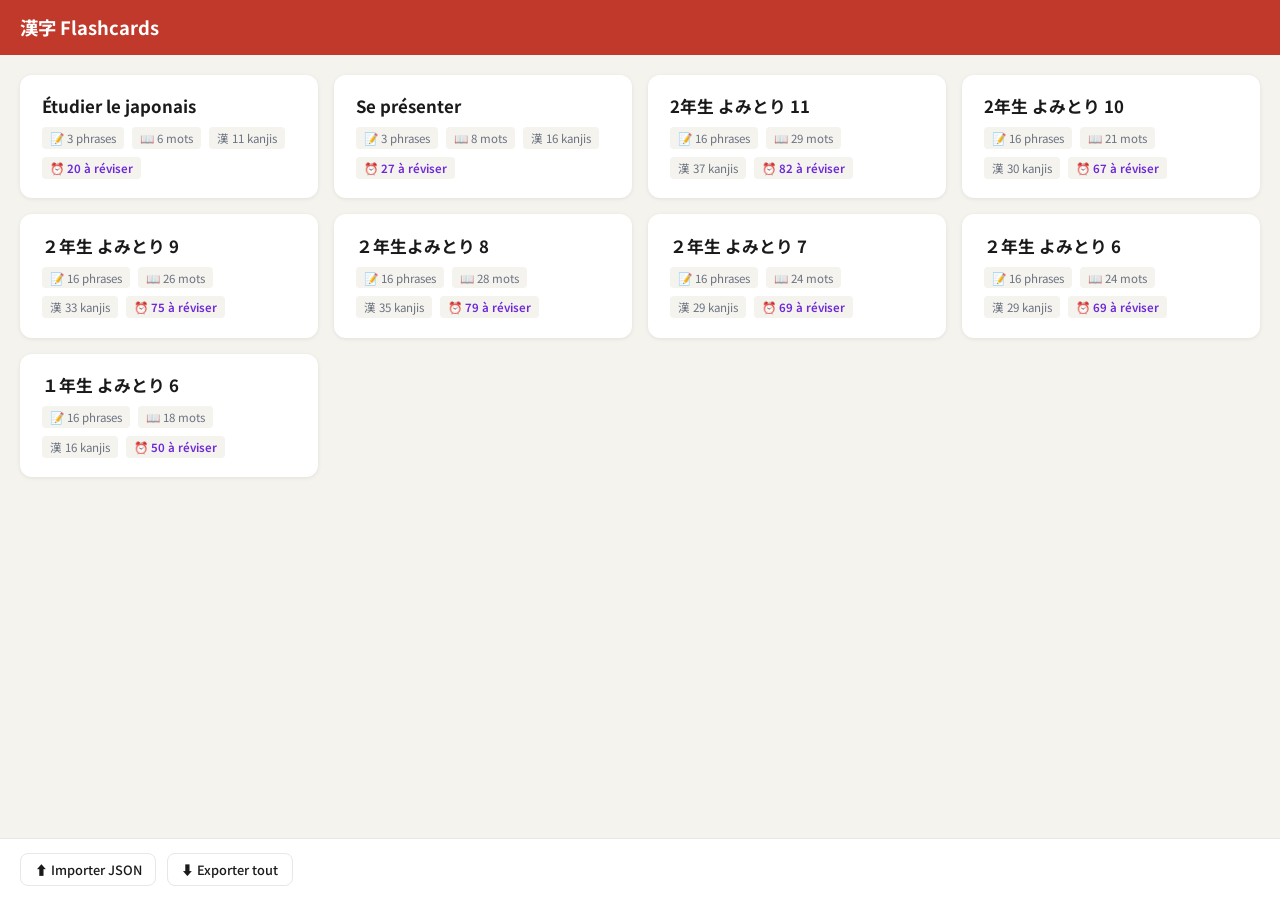
==== index.html @ 84412aa3 "first commit" ====
<!DOCTYPE html>
<html lang="fr">
<head>
  <meta charset="UTF-8">
  <meta name="viewport" content="width=device-width, initial-scale=1.0">
  <title>Kanji Flashcards</title>

  <!-- Fonts -->
  <link rel="preconnect" href="https://fonts.googleapis.com">
  <link rel="preconnect" href="https://fonts.gstatic.com" crossorigin>
  <link href="https://fonts.googleapis.com/css2?family=Noto+Sans+JP:wght@400;500;700&display=swap" rel="stylesheet">

  <!-- wana-kana : romaji → hiragana conversion (local, no external dependency) -->
  <script src="libs/wanakana.min.js"></script>

  <link rel="stylesheet" href="style.css">
</head>
<body>
<div id="app">

  <!-- ======================================================
       VIEW : HOME
       ====================================================== -->
  <div id="view-home" class="view">
    <div class="app-header">
      <h1>漢字 Flashcards</h1>
    </div>
    <div class="home-body">
      <div id="collections-grid" class="collections-grid"></div>
    </div>
    <div class="home-bar">
      <button class="btn btn-ghost btn-sm" id="btn-import">⬆ Importer JSON</button>
      <button class="btn btn-ghost btn-sm" id="btn-export-all">⬇ Exporter tout</button>
      <input type="file" id="file-import" accept=".json">
    </div>
  </div>

  <!-- ======================================================
       VIEW : COLLECTION DETAIL
       ====================================================== -->
  <div id="view-collection" class="view">
    <div class="app-header">
      <button class="back-btn" id="coll-back-btn">← Retour</button>
      <h1 id="coll-name"></h1>
    </div>
    <div class="coll-body">
      <div class="coll-info-card">
        <div id="srs-status" class="srs-status"></div>
        <div class="mode-btns">
          <button class="btn btn-primary" id="btn-drill">▶ Drill</button>
          <button class="btn btn-srs"     id="btn-srs">⏰ SRS</button>
        </div>
        <button class="btn btn-ghost btn-sm" id="btn-export-coll">⬇ Exporter cette collection</button>
      </div>
      <div id="coll-preview"></div>
    </div>
  </div>

  <!-- ======================================================
       VIEW : SESSION (quiz)
       ====================================================== -->
  <div id="view-session" class="view">
    <div class="session-header">
      <div class="session-top">
        <button class="back-btn" id="session-back-btn">✕</button>
        <div id="phase-label" class="phase-label"></div>
        <div id="phase-dots" class="phase-dots"></div>
      </div>
      <div class="progress-bar">
        <div id="progress-fill" class="progress-fill" style="width:0%"></div>
      </div>
      <div id="progress-text" class="progress-text"></div>
    </div>

    <div class="card-area">
      <div id="card-type-badge" class="card-type-badge"></div>
      <div id="card-display"    class="card-display size-xl"></div>
      <div id="card-context"    class="card-context"></div>
      <div id="card-translation" class="card-translation"></div>
    </div>

    <div class="input-area">
      <input
        type="text" id="answer-input"
        autocomplete="off" autocorrect="off" autocapitalize="off" spellcheck="false"
        placeholder="Hiragana ou romaji…"
      >
      <button class="btn btn-primary" id="submit-btn">Valider</button>
    </div>

    <div id="answer-feedback" class="answer-feedback hidden"></div>

    <div id="srs-quality-bar" class="srs-quality-bar">
      <span class="label">Difficulté :</span>
      <!-- buttons injected by JS -->
    </div>
  </div>

  <!-- ======================================================
       VIEW : RESULTS
       ====================================================== -->
  <div id="view-results" class="view">
    <div class="app-header">
      <h1>Résultats</h1>
    </div>
    <div class="results-body">
      <div id="results-title"    class="results-title"></div>
      <div id="results-subtitle" class="results-subtitle"></div>
      <div id="results-breakdown"></div>
    </div>
    <div class="results-actions">
      <button class="btn btn-primary"  id="btn-restart">Rejouer</button>
      <button class="btn btn-ghost"    id="btn-results-home">Accueil</button>
    </div>
  </div>

</div><!-- #app -->

<script src="data.js"></script>
<script src="app.js"></script>
</body>
</html>
---- style.css ----
/* ============================================================
   RESET & VARIABLES
   ============================================================ */
*, *::before, *::after { box-sizing: border-box; margin: 0; padding: 0; }

:root {
  --red:       #c0392b;
  --red-dark:  #96281b;
  --blue:      #2c5f8a;
  --purple:    #6d28d9;
  --green:     #16a34a;
  --error:     #dc2626;
  --bg:        #f4f3ee;
  --surface:   #ffffff;
  --text:      #1a1a1a;
  --muted:     #6b7280;
  --border:    #e5e7eb;
  --radius:    12px;
  --shadow-sm: 0 1px 4px rgba(0,0,0,.08);
  --shadow-md: 0 4px 14px rgba(0,0,0,.10);
}

body {
  font-family: 'Noto Sans JP', system-ui, sans-serif;
  background: var(--bg);
  color: var(--text);
  min-height: 100vh;
  font-size: 15px;
}

/* ============================================================
   VIEWS (single-page routing)
   ============================================================ */
.view { display: none; min-height: 100vh; flex-direction: column; }
.view.active { display: flex; }

/* ============================================================
   SHARED HEADER
   ============================================================ */
.app-header {
  background: var(--red);
  color: #fff;
  padding: .9rem 1.25rem;
  display: flex;
  align-items: center;
  gap: .75rem;
  flex-shrink: 0;
}
.app-header h1 { font-size: 1.15rem; font-weight: 700; }

.back-btn {
  background: none;
  border: none;
  color: #fff;
  font-size: 1rem;
  cursor: pointer;
  padding: .25rem .5rem;
  border-radius: 6px;
  white-space: nowrap;
  transition: background .15s;
}
.back-btn:hover { background: rgba(255,255,255,.2); }

/* ============================================================
   BUTTONS
   ============================================================ */
.btn {
  display: inline-flex;
  align-items: center;
  justify-content: center;
  gap: .4rem;
  padding: .6rem 1.2rem;
  border-radius: 8px;
  border: none;
  cursor: pointer;
  font-size: .9rem;
  font-family: inherit;
  font-weight: 500;
  transition: opacity .15s, transform .1s;
}
.btn:active { transform: scale(.97); }

.btn-primary  { background: var(--red);    color: #fff; }
.btn-primary:hover  { background: var(--red-dark); }
.btn-blue     { background: var(--blue);   color: #fff; }
.btn-blue:hover { opacity: .88; }
.btn-srs      { background: var(--purple); color: #fff; }
.btn-srs:hover  { opacity: .88; }
.btn-ghost {
  background: var(--surface);
  color: var(--text);
  border: 1.5px solid var(--border);
}
.btn-ghost:hover { background: var(--bg); }
.btn-sm { padding: .4rem .85rem; font-size: .8rem; }

/* ============================================================
   HOME — Collections grid
   ============================================================ */
.home-body {
  flex: 1;
  padding: 1.25rem;
  overflow-y: auto;
}

.collections-grid {
  display: grid;
  grid-template-columns: repeat(auto-fill, minmax(270px, 1fr));
  gap: 1rem;
}

.coll-card {
  background: var(--surface);
  border-radius: var(--radius);
  padding: 1.1rem 1.25rem;
  cursor: pointer;
  box-shadow: var(--shadow-sm);
  border: 2px solid transparent;
  transition: border-color .15s, box-shadow .15s;
}
.coll-card:hover {
  border-color: var(--red);
  box-shadow: var(--shadow-md);
}
.coll-card h2 { font-size: 1.05rem; margin-bottom: .55rem; }

.coll-badges { display: flex; gap: .5rem; flex-wrap: wrap; }
.badge {
  font-size: .72rem;
  padding: .18rem .5rem;
  border-radius: 4px;
  background: var(--bg);
  color: var(--muted);
}
.badge-due { color: var(--purple); font-weight: 600; }

/* ============================================================
   HOME — Bottom bar
   ============================================================ */
.home-bar {
  display: flex;
  gap: .65rem;
  padding: .85rem 1.25rem;
  background: var(--surface);
  border-top: 1px solid var(--border);
  flex-shrink: 0;
}

/* ============================================================
   COLLECTION VIEW
   ============================================================ */
.coll-body {
  flex: 1;
  padding: 1.25rem;
  overflow-y: auto;
}

.coll-info-card {
  background: var(--surface);
  border-radius: var(--radius);
  padding: 1.1rem 1.25rem;
  box-shadow: var(--shadow-sm);
  margin-bottom: 1rem;
}

.srs-status {
  font-size: .82rem;
  color: var(--muted);
  margin-bottom: .85rem;
}
.due-count { color: var(--purple); font-weight: 600; }

.mode-btns { display: flex; gap: .65rem; margin-bottom: .75rem; }
.mode-btns .btn { flex: 1; font-size: .95rem; padding: .75rem; }

/* ============================================================
   COLLECTION — Preview list
   ============================================================ */
.preview-section { margin-top: 1.25rem; }
.preview-section h3 {
  font-size: .8rem;
  color: var(--muted);
  text-transform: uppercase;
  letter-spacing: .05em;
  margin-bottom: .5rem;
}

.preview-row {
  background: var(--surface);
  border-radius: 8px;
  padding: .65rem .9rem;
  margin-bottom: .4rem;
  display: flex;
  justify-content: space-between;
  align-items: center;
  box-shadow: var(--shadow-sm);
  gap: .5rem;
}
.preview-row .jp        { font-size: 1.05rem; font-weight: 500; }
.preview-row .reading   { font-size: .78rem; color: var(--muted); margin-top: .1rem; }
.preview-row .trans     { font-size: .78rem; color: var(--muted); text-align: right; max-width: 45%; }

/* ============================================================
   SESSION — Header
   ============================================================ */
#view-session { background: var(--bg); }

.session-header {
  background: var(--red);
  color: #fff;
  padding: .85rem 1.25rem .75rem;
  flex-shrink: 0;
}
.session-top {
  display: flex;
  align-items: center;
  justify-content: space-between;
  margin-bottom: .5rem;
}
.phase-label {
  font-size: .82rem;
  opacity: .9;
  font-weight: 500;
  flex: 1;
  text-align: center;
}
.phase-dots { display: flex; gap: .4rem; }
.phase-dot {
  width: 7px; height: 7px;
  border-radius: 50%;
  background: rgba(255,255,255,.3);
  transition: background .2s;
}
.phase-dot.active { background: #fff; }
.phase-dot.done   { background: rgba(255,255,255,.55); }

.progress-bar {
  height: 4px;
  background: rgba(255,255,255,.25);
  border-radius: 2px;
  overflow: hidden;
}
.progress-fill {
  height: 100%;
  background: #fff;
  border-radius: 2px;
  transition: width .3s ease;
}
.progress-text {
  font-size: .75rem;
  opacity: .8;
  text-align: right;
  margin-top: .3rem;
}

/* ============================================================
   SESSION — Card area
   ============================================================ */
.card-area {
  flex: 1;
  display: flex;
  flex-direction: column;
  align-items: center;
  justify-content: center;
  padding: 1.75rem 1.5rem;
  text-align: center;
  overflow-y: auto;
}

.card-type-badge {
  font-size: .72rem;
  font-weight: 700;
  text-transform: uppercase;
  letter-spacing: .07em;
  padding: .28rem .75rem;
  border-radius: 20px;
  margin-bottom: 1rem;
}
.badge-sentence { background: #fef3c7; color: #92400e; }
.badge-word     { background: #dbeafe; color: #1e40af; }
.badge-kanji    { background: #fce7f3; color: #9d174d; }

.card-display {
  font-weight: 700;
  line-height: 1.25;
  margin-bottom: .6rem;
  /* size set dynamically via JS class */
}
.card-display.size-xl  { font-size: 5rem; }
.card-display.size-lg  { font-size: 3.25rem; }
.card-display.size-md  { font-size: 2rem; }
.card-display.size-sm  { font-size: 1.35rem; }

.card-context {
  font-size: .95rem;
  color: var(--muted);
  margin-bottom: .5rem;
}
.card-translation {
  font-size: .88rem;
  color: var(--muted);
  max-width: 360px;
  line-height: 1.4;
}

/* ============================================================
   SESSION — Input / Feedback
   ============================================================ */
.input-area {
  display: flex;
  gap: .6rem;
  padding: .9rem 1.25rem;
  background: var(--surface);
  border-top: 1px solid var(--border);
  flex-shrink: 0;
}

#answer-input {
  flex: 1;
  padding: .65rem 1rem;
  border: 2px solid var(--border);
  border-radius: 10px;
  font-size: 1.15rem;
  font-family: inherit;
  outline: none;
  transition: border-color .15s, background .15s;
  background: var(--bg);
}
#answer-input::placeholder { color: #bbb; }
#answer-input:focus        { border-color: var(--red); background: #fff; }
#answer-input.correct      { border-color: var(--green); background: #f0fdf4; }
#answer-input.correct:focus { border-color: var(--green); background: #f0fdf4; }
#answer-input.wrong        { border-color: var(--error);  background: #fef2f2; }
#answer-input.wrong:focus  { border-color: var(--error);  background: #fef2f2; }
#answer-input[readonly]    { cursor: default; }

.answer-feedback {
  display: flex;
  align-items: flex-start;
  gap: .75rem;
  padding: .85rem 1.25rem;
  background: var(--surface);
  border-top: 1px solid var(--border);
  flex-shrink: 0;
  flex-wrap: wrap;
}
.answer-feedback.hidden { display: none; }

.feedback-icon { font-size: 1.4rem; line-height: 1; margin-top: .1rem; }

.feedback-body { flex: 1; min-width: 0; }
.feedback-label { font-size: .75rem; color: var(--muted); margin-bottom: .15rem; }
.feedback-value { font-size: 1.1rem; font-weight: 600; }
.feedback-value.ok    { color: var(--green); }
.feedback-value.fail  { color: var(--error); }
.feedback-typed { font-size: .8rem; color: var(--muted); margin-top: .2rem; }
.feedback-all   { font-size: .8rem; color: var(--muted); margin-top: .15rem; }

.srs-quality-bar {
  display: none;
  align-items: center;
  gap: .45rem;
  padding: .7rem 1.25rem;
  background: var(--surface);
  border-top: 1px solid var(--border);
  flex-shrink: 0;
  flex-wrap: wrap;
}
.srs-quality-bar.visible { display: flex; }
.srs-quality-bar .label { font-size: .78rem; color: var(--muted); margin-right: .1rem; }
.srs-quality-bar .btn { flex: 1; min-width: 70px; font-size: .78rem; padding: .4rem .5rem; }

/* ============================================================
   RESULTS VIEW
   ============================================================ */
.results-body {
  flex: 1;
  padding: 2rem 1.25rem 1.25rem;
  max-width: 480px;
  width: 100%;
  margin: 0 auto;
}

.results-title    { font-size: 1.75rem; font-weight: 700; text-align: center; margin-bottom: .3rem; }
.results-subtitle { font-size: 1rem; color: var(--muted); text-align: center; margin-bottom: 1.75rem; }

.results-phase {
  background: var(--surface);
  border-radius: var(--radius);
  padding: 1rem 1.1rem;
  margin-bottom: .75rem;
  box-shadow: var(--shadow-sm);
}
.results-phase h3 { font-size: .82rem; color: var(--muted); margin-bottom: .6rem; text-transform: uppercase; letter-spacing: .04em; }

.score-row { display: flex; align-items: center; gap: .75rem; }
.score-bar {
  flex: 1;
  height: 8px;
  background: var(--border);
  border-radius: 4px;
  overflow: hidden;
}
.score-fill { height: 100%; background: var(--green); border-radius: 4px; transition: width .4s ease; }
.score-text { font-size: .85rem; color: var(--muted); min-width: 2.75rem; text-align: right; font-weight: 600; }

.results-actions {
  display: flex;
  gap: .65rem;
  padding: .75rem 1.25rem 1.25rem;
  justify-content: center;
  flex-shrink: 0;
}
.results-actions .btn { flex: 1; max-width: 190px; padding: .75rem; font-size: .95rem; }

/* ============================================================
   TOAST
   ============================================================ */
.toast {
  position: fixed;
  bottom: 90px;
  left: 50%;
  transform: translateX(-50%) translateY(12px);
  background: rgba(26,26,26,.88);
  color: #fff;
  padding: .65rem 1.4rem;
  border-radius: 24px;
  font-size: .88rem;
  opacity: 0;
  pointer-events: none;
  z-index: 200;
  transition: opacity .25s, transform .25s;
  white-space: nowrap;
}
.toast.show {
  opacity: 1;
  transform: translateX(-50%) translateY(0);
}

/* ============================================================
   EMPTY STATE
   ============================================================ */
.empty-state {
  text-align: center;
  padding: 3rem 1.5rem;
  color: var(--muted);
  grid-column: 1/-1;
}
.empty-state .icon { font-size: 2.5rem; margin-bottom: .75rem; }

/* ============================================================
   UTILITY
   ============================================================ */
.hidden { display: none !important; }

#file-import { display: none; }

@media (max-width: 480px) {
  .card-display.size-xl { font-size: 4rem; }
  .card-display.size-lg { font-size: 2.5rem; }
  .collections-grid { grid-template-columns: 1fr; }
  .mode-btns .btn { font-size: .85rem; }
}
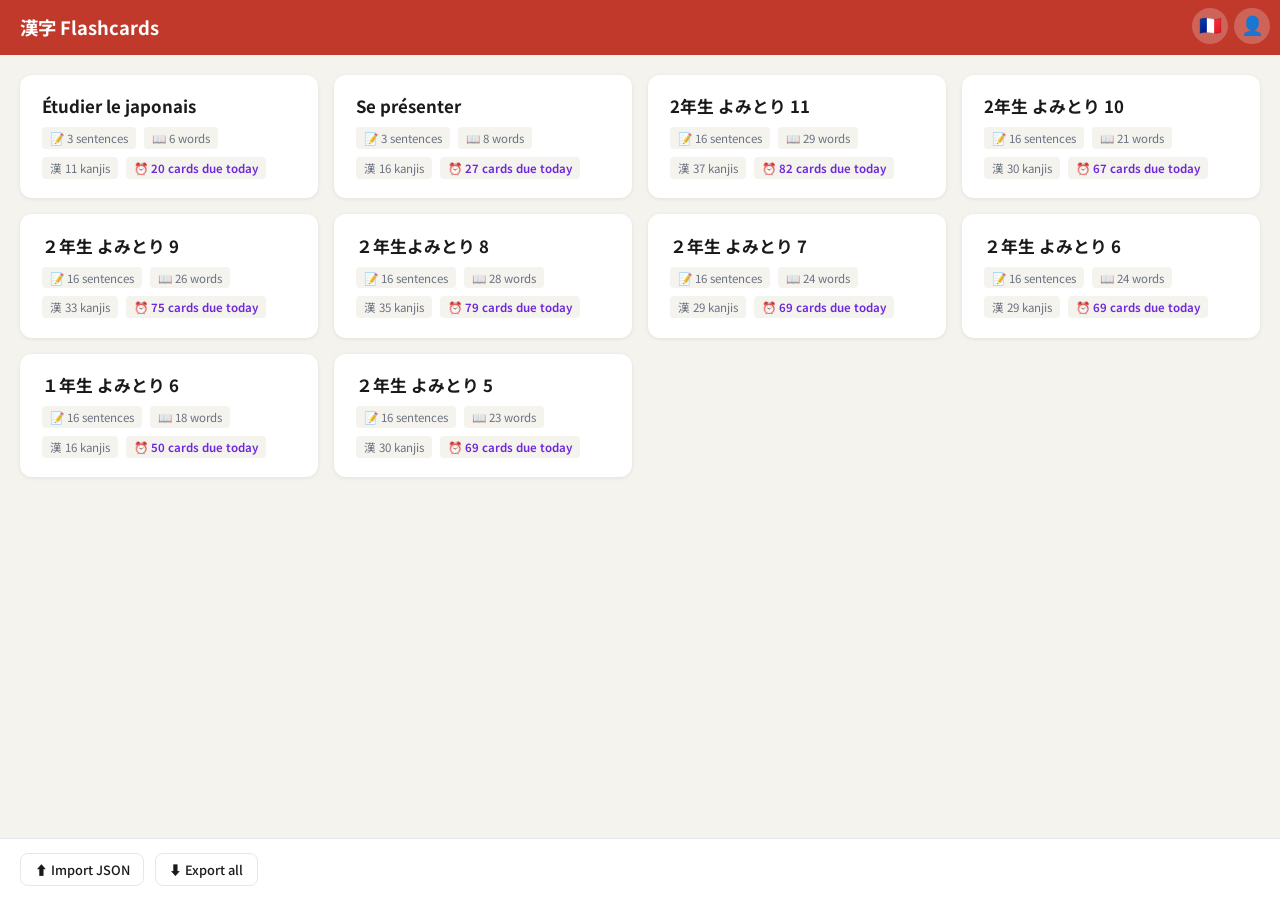
==== commit 56623884: "add i18n and social sign-in" ====
--- a/index.html
+++ b/index.html
@@ -101,7 +101,7 @@
        ====================================================== -->
   <div id="view-results" class="view">
     <div class="app-header">
-      <h1>Résultats</h1>
+      <h1 id="results-h1">Résultats</h1>
     </div>
     <div class="results-body">
       <div id="results-title"    class="results-title"></div>
@@ -116,6 +116,20 @@
 
 </div><!-- #app -->
 
+<!-- Global controls: language + auth (always on top) -->
+<div id="global-controls">
+  <button id="btn-lang"  class="ctrl-btn" title="Language">🇫🇷</button>
+  <button id="btn-auth"  class="ctrl-btn" title="Sign in">👤</button>
+</div>
+
+<!-- Auth modal -->
+<div id="auth-modal" class="modal-backdrop hidden">
+  <div class="modal-box">
+    <button id="auth-modal-close" class="modal-close">✕</button>
+    <div id="auth-modal-inner"></div>
+  </div>
+</div>
+
 <script src="data.js"></script>
 <script src="app.js"></script>
 </body>
--- a/style.css
+++ b/style.css
@@ -461,3 +461,137 @@
   .collections-grid { grid-template-columns: 1fr; }
   .mode-btns .btn { font-size: .85rem; }
 }
+
+/* ============================================================
+   GLOBAL CONTROLS (language + auth)
+   ============================================================ */
+#global-controls {
+  position: fixed;
+  top: 8px;
+  right: 10px;
+  z-index: 150;
+  display: flex;
+  align-items: center;
+  gap: 6px;
+}
+
+.ctrl-btn {
+  width: 36px;
+  height: 36px;
+  border-radius: 50%;
+  border: none;
+  background: rgba(255,255,255,.22);
+  cursor: pointer;
+  font-size: 1.15rem;
+  display: flex;
+  align-items: center;
+  justify-content: center;
+  transition: background .15s;
+  overflow: hidden;
+  padding: 0;
+  backdrop-filter: blur(4px);
+  -webkit-backdrop-filter: blur(4px);
+}
+.ctrl-btn:hover { background: rgba(255,255,255,.38); }
+.ctrl-btn.signed-in { background: rgba(255,255,255,.92); color: var(--red); }
+
+.auth-btn-avatar {
+  width: 100%; height: 100%;
+  border-radius: 50%;
+  object-fit: cover;
+  display: block;
+}
+.auth-btn-initial { font-size: .95rem; font-weight: 700; }
+
+/* ============================================================
+   AUTH MODAL
+   ============================================================ */
+.modal-backdrop {
+  position: fixed;
+  inset: 0;
+  background: rgba(0,0,0,.45);
+  z-index: 300;
+  display: flex;
+  align-items: center;
+  justify-content: center;
+}
+.modal-backdrop.hidden { display: none; }
+
+.modal-box {
+  background: var(--surface);
+  border-radius: var(--radius);
+  padding: 1.6rem 1.5rem 1.5rem;
+  width: min(320px, 90vw);
+  box-shadow: var(--shadow-md);
+  position: relative;
+  display: flex;
+  flex-direction: column;
+  gap: .75rem;
+}
+
+.modal-close {
+  position: absolute;
+  top: .6rem; right: .7rem;
+  background: none;
+  border: none;
+  font-size: 1rem;
+  cursor: pointer;
+  color: var(--muted);
+  padding: .2rem .4rem;
+  border-radius: 4px;
+  line-height: 1;
+}
+.modal-close:hover { background: var(--bg); }
+
+.auth-title {
+  font-size: 1.1rem;
+  font-weight: 700;
+  text-align: center;
+  margin-bottom: .25rem;
+}
+
+.btn-auth-provider {
+  display: flex;
+  align-items: center;
+  justify-content: center;
+  gap: .6rem;
+  width: 100%;
+  padding: .65rem 1rem;
+  border-radius: 8px;
+  text-decoration: none;
+  font-size: .9rem;
+  font-weight: 500;
+  font-family: inherit;
+  transition: opacity .15s;
+}
+.btn-auth-provider:hover { opacity: .85; }
+.btn-google { background: #fff; color: #3c4043; border: 1.5px solid #dadce0; }
+.btn-github { background: #24292f; color: #fff; }
+
+.auth-user {
+  display: flex;
+  flex-direction: column;
+  align-items: center;
+  gap: .5rem;
+  padding: .5rem 0 .25rem;
+}
+.auth-avatar {
+  width: 56px; height: 56px;
+  border-radius: 50%;
+  object-fit: cover;
+}
+.auth-avatar-initial {
+  width: 56px; height: 56px;
+  border-radius: 50%;
+  background: var(--red);
+  color: #fff;
+  display: flex;
+  align-items: center;
+  justify-content: center;
+  font-size: 1.5rem;
+  font-weight: 700;
+}
+.auth-name {
+  font-weight: 600;
+  font-size: .95rem;
+}
